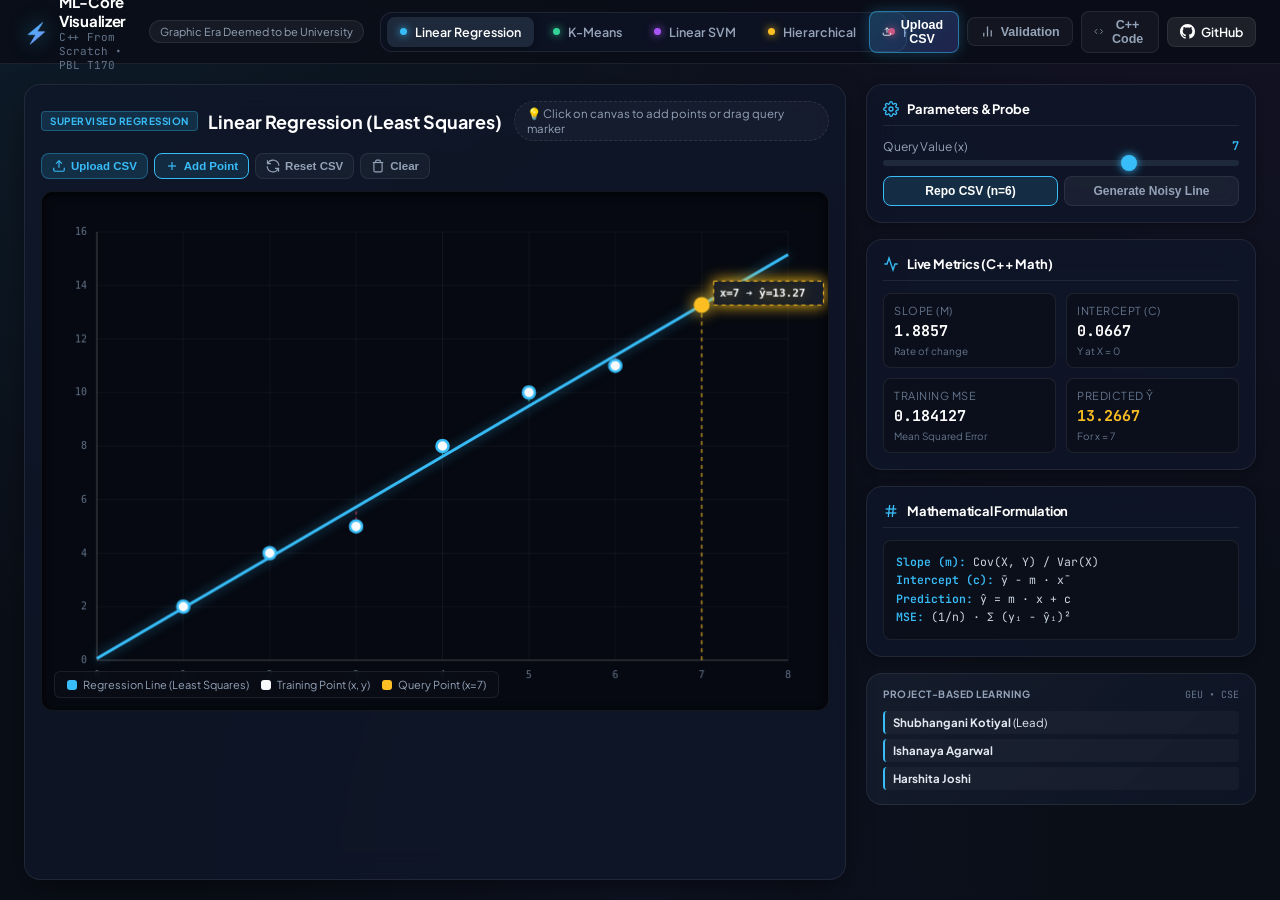
==== frontend/index.html @ 8828b6a6 "Add interactive web visualizer with custom CSV upload and algorithm runner" ====
<!DOCTYPE html>
<html lang="en">
<head>
  <meta charset="UTF-8">
  <meta name="viewport" content="width=device-width, initial-scale=1.0">
  <title>ML-Core Visualizer — 6 ML Algorithms in C++</title>
  <link rel="preconnect" href="https://fonts.googleapis.com">
  <link rel="preconnect" href="https://fonts.gstatic.com" crossorigin>
  <link href="https://fonts.googleapis.com/css2?family=Plus+Jakarta+Sans:wght@400;500;600;700;800&family=JetBrains+Mono:wght@400;500;600&display=swap" rel="stylesheet">
  <link rel="stylesheet" href="style.css">
</head>
<body>

  <!-- Top App Navigation Bar -->
  <header class="app-header">
    <div class="header-left">
      <div class="logo-badge">
        <span class="logo-icon">⚡</span>
        <div class="logo-text">
          <span class="logo-title">ML-Core Visualizer</span>
          <span class="logo-sub">C++ From Scratch &bull; PBL T170</span>
        </div>
      </div>
      <div class="header-pill">Graphic Era Deemed to be University</div>
    </div>

    <!-- Algorithm Tabs -->
    <nav class="algo-nav" id="algoNav">
      <button class="nav-btn active" data-algo="linear_regression">
        <span class="btn-dot dot-reg"></span>
        <span class="btn-name">Linear Regression</span>
      </button>
      <button class="nav-btn" data-algo="kmeans">
        <span class="btn-dot dot-kmeans"></span>
        <span class="btn-name">K-Means</span>
      </button>
      <button class="nav-btn" data-algo="svm">
        <span class="btn-dot dot-svm"></span>
        <span class="btn-name">Linear SVM</span>
      </button>
      <button class="nav-btn" data-algo="hierarchical">
        <span class="btn-dot dot-hier"></span>
        <span class="btn-name">Hierarchical</span>
      </button>
      <button class="nav-btn" data-algo="pca">
        <span class="btn-dot dot-pca"></span>
        <span class="btn-name">PCA (2D &rarr; 1D)</span>
      </button>
      <button class="nav-btn" data-algo="knn">
        <span class="btn-dot dot-knn"></span>
        <span class="btn-name">KNN</span>
      </button>
    </nav>

    <!-- Header Actions -->
    <div class="header-right">
      <button class="action-btn upload-btn" id="btnOpenUploadModal" title="Upload and Run Custom CSV Dataset">
        <svg width="15" height="15" viewBox="0 0 24 24" fill="none" stroke="currentColor" stroke-width="2"><path d="M21 15v4a2 2 0 0 1-2 2H5a2 2 0 0 1-2-2v-4"></path><polyline points="17 8 12 3 7 8"></polyline><line x1="12" y1="3" x2="12" y2="15"></line></svg>
        <span>Upload CSV</span>
      </button>
      <button class="action-btn" id="btnBenchmarkModal" title="View C++ vs Scikit-Learn Benchmarks">
        <svg width="15" height="15" viewBox="0 0 24 24" fill="none" stroke="currentColor" stroke-width="2"><path d="M18 20V10"></path><path d="M12 20V4"></path><path d="M6 20v-6"></path></svg>
        <span>Validation</span>
      </button>
      <button class="action-btn" id="btnCodeModal" title="Inspect C++ Class Implementation">
        <svg width="15" height="15" viewBox="0 0 24 24" fill="none" stroke="currentColor" stroke-width="2"><polyline points="16 18 22 12 16 6"></polyline><polyline points="8 6 2 12 8 18"></polyline></svg>
        <span>C++ Code</span>
      </button>
      <a href="https://github.com/Shubhangani-Kotiyal/PBL-ml-algorithms-in-c" target="_blank" class="github-btn" title="View Source on GitHub">
        <svg width="15" height="15" viewBox="0 0 24 24" fill="currentColor"><path d="M12 0C5.37 0 0 5.37 0 12c0 5.31 3.435 9.795 8.205 11.385.6.105.825-.255.825-.57 0-.285-.015-1.23-.015-2.235-3.015.555-3.795-.735-4.035-1.41-.135-.345-.72-1.41-1.23-1.695-.42-.225-1.02-.78-.015-.795.945-.015 1.62.87 1.845 1.23 1.08 1.815 2.805 1.305 3.495.99.105-.78.42-1.305.765-1.605-2.67-.3-5.46-1.335-5.46-5.925 0-1.305.465-2.385 1.23-3.225-.12-.3-.54-1.53.12-3.18 0 0 1.005-.315 3.3 1.23.96-.27 1.98-.405 3-.405s2.04.135 3 .405c2.295-1.56 3.3-1.23 3.3-1.23.66 1.65.24 2.88.12 3.18.765.84 1.23 1.905 1.23 3.225 0 4.605-2.805 5.625-5.475 5.925.435.375.81 1.095.81 2.22 0 1.605-.015 2.895-.015 3.3 0 .315.225.69.825.57A12.02 12.02 0 0024 12c0-6.63-5.37-12-12-12z"/></svg>
        <span>GitHub</span>
      </a>
    </div>
  </header>

  <!-- Main Application Workspace -->
  <main class="app-workspace">
    
    <!-- Left: Interactive Canvas Viewport -->
    <section class="canvas-panel">
      <!-- Canvas Header Bar with Algorithm Context -->
      <div class="panel-header">
        <div class="algo-identity">
          <span class="algo-tag" id="algoCategoryTag">SUPERVISED</span>
          <h2 class="algo-title" id="algoTitle">Linear Regression</h2>
        </div>
        <div class="viewport-hints">
          <span class="hint-pill" id="viewportTip">💡 Click on canvas to add points or drag query marker</span>
        </div>
        <div class="canvas-actions">
          <button class="tool-btn highlight-tool" id="btnCanvasUpload" title="Upload Custom CSV Dataset">
            <svg width="14" height="14" viewBox="0 0 24 24" fill="none" stroke="currentColor" stroke-width="2"><path d="M21 15v4a2 2 0 0 1-2 2H5a2 2 0 0 1-2-2v-4"></path><polyline points="17 8 12 3 7 8"></polyline><line x1="12" y1="3" x2="12" y2="15"></line></svg>
            <span>Upload CSV</span>
          </button>
          <button class="tool-btn active" id="btnToggleAddPoint" title="Toggle Click-to-Add Points">
            <svg width="14" height="14" viewBox="0 0 24 24" fill="none" stroke="currentColor" stroke-width="2"><line x1="12" y1="5" x2="12" y2="19"></line><line x1="5" y1="12" x2="19" y2="12"></line></svg>
            <span>Add Point</span>
          </button>
          <button class="tool-btn" id="btnResetDataset" title="Reset to Repository CSV Dataset">
            <svg width="14" height="14" viewBox="0 0 24 24" fill="none" stroke="currentColor" stroke-width="2"><path d="M2.5 2v6h6M21.5 22v-6h-6"/><path d="M22 11.5A10 10 0 0 0 3.2 7.2M2 12.5a10 10 0 0 0 18.8 4.3"/></svg>
            <span>Reset CSV</span>
          </button>
          <button class="tool-btn" id="btnClearPoints" title="Clear all points">
            <svg width="14" height="14" viewBox="0 0 24 24" fill="none" stroke="currentColor" stroke-width="2"><polyline points="3 6 5 6 21 6"></polyline><path d="M19 6v14a2 2 0 0 1-2 2H7a2 2 0 0 1-2-2V6m3 0V4a2 2 0 0 1 2-2h4a2 2 0 0 1 2 2v2"></path></svg>
            <span>Clear</span>
          </button>
        </div>
      </div>

      <!-- Custom Dataset Active Banner -->
      <div class="custom-dataset-banner" id="customDatasetBanner" style="display: none;">
        <div class="custom-banner-left">
          <span class="custom-banner-badge">CUSTOM DATASET ACTIVE</span>
          <span class="custom-banner-text" id="customBannerText">Loaded 0 rows &bull; Replaced default repository CSV</span>
        </div>
        <button class="custom-banner-btn" id="btnRestoreFromBanner" title="Restore default repository CSV">
          Restore Default Dataset
        </button>
      </div>

      <!-- Main Interactive 2D Canvas Area -->
      <div class="canvas-container" id="canvasContainer">
        <canvas id="mainCanvas"></canvas>
        <div class="canvas-overlay" id="canvasOverlay"></div>
        <div class="canvas-legend" id="canvasLegend"></div>
      </div>

      <!-- Step / Animation Playback Controller (for K-Means & Hierarchical) -->
      <div class="playback-bar" id="playbackBar" style="display: none;">
        <div class="playback-left">
          <span class="playback-status" id="playbackStatus">Step 0 / 10</span>
          <span class="playback-desc" id="playbackDesc">Ready to start clustering iterations</span>
        </div>
        <div class="playback-controls">
          <button class="step-btn" id="btnStepPrev" title="Previous Step">
            <svg width="14" height="14" viewBox="0 0 24 24" fill="none" stroke="currentColor" stroke-width="2"><polygon points="19 20 9 12 19 4 19 20"></polygon><line x1="5" y1="19" x2="5" y2="5"></line></svg>
            <span>Prev</span>
          </button>
          <button class="step-btn primary-step" id="btnStepNext" title="Next Iteration Step">
            <span>Next Step</span>
            <svg width="14" height="14" viewBox="0 0 24 24" fill="none" stroke="currentColor" stroke-width="2"><polygon points="5 4 15 12 5 20 5 4"></polygon><line x1="19" y1="5" x2="19" y2="19"></line></svg>
          </button>
          <button class="step-btn" id="btnPlayAuto" title="Auto-run iterations">
            <svg width="14" height="14" viewBox="0 0 24 24" fill="currentColor"><polygon points="5 3 19 12 5 21 5 3"></polygon></svg>
            <span id="playAutoText">Auto Play</span>
          </button>
        </div>
      </div>
    </section>

    <!-- Right: Controls, Telemetry & Math Cards -->
    <aside class="control-panel">
      
      <!-- Interactive Controls Card -->
      <div class="glass-card">
        <div class="card-title">
          <svg width="16" height="16" viewBox="0 0 24 24" fill="none" stroke="currentColor" stroke-width="2"><circle cx="12" cy="12" r="3"></circle><path d="M19.4 15a1.65 1.65 0 0 0 .33 1.82l.06.06a2 2 0 0 1 0 2.83 2 2 0 0 1-2.83 0l-.06-.06a1.65 1.65 0 0 0-1.82-.33 1.65 1.65 0 0 0-1 1.51V21a2 2 0 0 1-2 2 2 2 0 0 1-2-2v-.09A1.65 1.65 0 0 0 9 19.4a1.65 1.65 0 0 0-1.82.33l-.06.06a2 2 0 0 1-2.83 0 2 2 0 0 1 0-2.83l.06-.06a1.65 1.65 0 0 0 .33-1.82 1.65 1.65 0 0 0-1.51-1H3a2 2 0 0 1-2-2 2 2 0 0 1 2-2h.09A1.65 1.65 0 0 0 4.6 9a1.65 1.65 0 0 0-.33-1.82l-.06-.06a2 2 0 0 1 0-2.83 2 2 0 0 1 2.83 0l.06.06a1.65 1.65 0 0 0 1.82.33H9a1.65 1.65 0 0 0 1-1.51V3a2 2 0 0 1 2-2 2 2 0 0 1 2 2v.09a1.65 1.65 0 0 0 1 1.51 1.65 1.65 0 0 0 1.82-.33l.06-.06a2 2 0 0 1 2.83 0 2 2 0 0 1 0 2.83l-.06.06a1.65 1.65 0 0 0-.33 1.82V9a1.65 1.65 0 0 0 1.51 1H21a2 2 0 0 1 2 2 2 2 0 0 1-2 2h-.09a1.65 1.65 0 0 0-1.51 1z"></path></svg>
          <span>Parameters &amp; Probe</span>
        </div>
        <div class="card-body" id="dynamicControls">
          <!-- Dynamically populated based on selected algorithm -->
        </div>
      </div>

      <!-- Live Calculations & Telemetry Card -->
      <div class="glass-card">
        <div class="card-title">
          <svg width="16" height="16" viewBox="0 0 24 24" fill="none" stroke="currentColor" stroke-width="2"><path d="M22 12h-4l-3 9L9 3l-3 9H2"></path></svg>
          <span>Live Metrics (C++ Math)</span>
        </div>
        <div class="metrics-grid" id="metricsGrid">
          <!-- Dynamically populated metrics -->
        </div>
      </div>

      <!-- Mathematical Formulation Card -->
      <div class="glass-card">
        <div class="card-title">
          <svg width="16" height="16" viewBox="0 0 24 24" fill="none" stroke="currentColor" stroke-width="2"><line x1="4" y1="9" x2="20" y2="9"></line><line x1="4" y1="15" x2="20" y2="15"></line><line x1="10" y1="3" x2="8" y2="21"></line><line x1="16" y1="3" x2="14" y2="21"></line></svg>
          <span>Mathematical Formulation</span>
        </div>
        <div class="formula-box" id="formulaBox">
          <!-- Rendered mathematical formula -->
        </div>
      </div>

      <!-- Team Badge Card -->
      <div class="team-footer-card">
        <div class="team-badge-header">
          <span class="project-tag">PROJECT-BASED LEARNING</span>
          <span class="dept-tag">GEU &bull; CSE</span>
        </div>
        <div class="team-members">
          <div class="member-pill"><strong>Shubhangani Kotiyal</strong> (Lead)</div>
          <div class="member-pill"><strong>Ishanaya Agarwal</strong></div>
          <div class="member-pill"><strong>Harshita Joshi</strong></div>
        </div>
      </div>

    </aside>
  </main>

  <!-- MODAL: C++ vs Scikit-Learn Validation -->
  <div class="modal-backdrop" id="benchmarkModal" style="display: none;">
    <div class="modal-card">
      <div class="modal-header">
        <div class="modal-title-wrap">
          <h3>C++ From Scratch vs Python Scikit-Learn</h3>
          <p>Smoke test and validation results recorded in <code>results/sample_checks.md</code></p>
        </div>
        <button class="modal-close-btn" id="btnCloseBenchmark">&times;</button>
      </div>
      <div class="modal-body">
        <table class="benchmark-table">
          <thead>
            <tr>
              <th>Algorithm</th>
              <th>Test Input</th>
              <th>C++ (From Scratch)</th>
              <th>Python (scikit-learn 1.8.0)</th>
              <th>Status</th>
            </tr>
          </thead>
          <tbody>
            <tr>
              <td><strong>Linear Regression</strong></td>
              <td>Query x = 7.0</td>
              <td><code>13.2667</code> (MSE: 0.184127)</td>
              <td><code>13.2666667</code> (MSE: 0.184126984)</td>
              <td><span class="tag-match">Exact Match</span></td>
            </tr>
            <tr>
              <td><strong>K-Means Clustering</strong></td>
              <td>K = 2</td>
              <td><code>(1.75, 1.625), (5.75, 5.625)</code></td>
              <td><code>(1.75, 1.625), (5.75, 5.625)</code></td>
              <td><span class="tag-match">Exact Match</span></td>
            </tr>
            <tr>
              <td><strong>Linear SVM</strong></td>
              <td>Point (2, 2)</td>
              <td>Class +1 (8/8 train accuracy)</td>
              <td>Class +1 (1.0 train accuracy)</td>
              <td><span class="tag-match">Consistent</span></td>
            </tr>
            <tr>
              <td><strong>Hierarchical Clustering</strong></td>
              <td>2 Clusters</td>
              <td>Group 1: {1,2,3}, Group 2: {4,5,6}</td>
              <td>Group 1: {1,2,3}, Group 2: {4,5,6}</td>
              <td><span class="tag-match">Exact Match</span></td>
            </tr>
            <tr>
              <td><strong>PCA (2D &rarr; 1D)</strong></td>
              <td>Full covariance</td>
              <td>Explained Variance Ratio: <code>0.963181</code></td>
              <td>Explained Variance Ratio: <code>0.963181314</code></td>
              <td><span class="tag-match">Exact Match</span></td>
            </tr>
            <tr>
              <td><strong>KNN Classifier</strong></td>
              <td>K = 3, Point (2, 2)</td>
              <td>Class 0 (3/3 votes)</td>
              <td>Class 0</td>
              <td><span class="tag-match">Exact Match</span></td>
            </tr>
          </tbody>
        </table>
        <div class="benchmark-note">
          <p><strong>Note on Solvers:</strong> Both implementations verify identical convergence and group assignments. Minor numeric variations in SVM arise because C++ utilizes direct stochastic hinge-loss subgradient descent with L2 regularization, while scikit-learn uses LibSVM quadratic programming dual optimization.</p>
        </div>
      </div>
    </div>
  </div>

  <!-- MODAL: C++ Source Code Inspector -->
  <div class="modal-backdrop" id="codeModal" style="display: none;">
    <div class="modal-card modal-large">
      <div class="modal-header">
        <div class="modal-title-wrap">
          <h3 id="codeModalTitle">C++ Implementation: Linear Regression</h3>
          <p id="codeModalSub">From <code>src/linear_regression.cpp</code> and <code>include/MathUtils.h</code></p>
        </div>
        <button class="modal-close-btn" id="btnCloseCode">&times;</button>
      </div>
      <div class="modal-body">
        <div class="code-tabs">
          <button class="code-tab active" id="tabAlgoCode">Algorithm Class</button>
          <button class="code-tab" id="tabMathCode">MathUtils.h</button>
        </div>
        <pre class="code-block"><code id="codeViewer">// C++ code will load dynamically</code></pre>
      </div>
    </div>
  </div>

  <!-- MODAL: Upload Custom CSV Dataset -->
  <div class="modal-backdrop" id="uploadModal" style="display: none;">
    <div class="modal-card modal-large">
      <div class="modal-header">
        <div class="modal-title-wrap">
          <h3>Upload &amp; Run Custom CSV Dataset</h3>
          <p>Import your own CSV file or paste data. The new dataset will replace the original and run the selected algorithm immediately.</p>
        </div>
        <button class="modal-close-btn" id="btnCloseUpload">&times;</button>
      </div>
      <div class="modal-body">
        
        <!-- Step 1: Input Method Tabs -->
        <div class="upload-tabs">
          <button class="upload-tab active" id="tabUploadFile">📁 Upload CSV File</button>
          <button class="upload-tab" id="tabPasteText">✍️ Paste CSV Text</button>
          <button class="upload-tab" id="tabLoadSample">🧪 Try Sample CSV</button>
        </div>

        <!-- File Upload Area -->
        <div class="upload-section" id="sectionUploadFile">
          <div class="dropzone" id="csvDropzone">
            <input type="file" id="csvFileInput" accept=".csv,.txt" style="display: none;">
            <svg width="36" height="36" viewBox="0 0 24 24" fill="none" stroke="currentColor" stroke-width="2" class="dropzone-icon"><path d="M21 15v4a2 2 0 0 1-2 2H5a2 2 0 0 1-2-2v-4"></path><polyline points="17 8 12 3 7 8"></polyline><line x1="12" y1="3" x2="12" y2="15"></line></svg>
            <div class="dropzone-text">
              <strong>Click to browse</strong> or drag &amp; drop your CSV file here
            </div>
            <div class="dropzone-sub">Accepts .csv or .txt (comma or whitespace separated, with or without headers)</div>
          </div>
          <div class="file-loaded-info" id="fileLoadedInfo" style="display: none;">
            <div class="file-info-left">
              <span class="file-icon">📄</span>
              <div class="file-details">
                <span class="file-name" id="fileNameDisplay">dataset.csv</span>
                <span class="file-stat" id="fileStatDisplay">0 rows parsed</span>
              </div>
            </div>
            <button class="file-remove-btn" id="btnRemoveFile">Change File</button>
          </div>
        </div>

        <!-- Paste CSV Text Area -->
        <div class="upload-section" id="sectionPasteText" style="display: none;">
          <textarea class="csv-textarea" id="csvTextInput" placeholder="Paste your comma or space separated numbers here...&#10;Example for Regression / Clustering / PCA:&#10;1.2, 3.4&#10;2.5, 5.1&#10;4.0, 7.8&#10;&#10;Example for SVM / KNN (with labels):&#10;1.5, 2.0, 1&#10;-2.0, -1.5, -1"></textarea>
          <div class="paste-actions">
            <button class="btn-parse-text" id="btnParseText">Parse CSV Text</button>
          </div>
        </div>

        <!-- Sample CSV Presets -->
        <div class="upload-section" id="sectionLoadSample" style="display: none;">
          <div class="sample-grid">
            <button class="sample-card-btn" data-sample="housing">
              <span class="sample-title">🏡 House Size vs Price</span>
              <span class="sample-desc">10 rows (x: sqft/100, y: price) for Linear Regression</span>
            </button>
            <button class="sample-card-btn" data-sample="blobs">
              <span class="sample-title">🟢 Synthetic 3-Cluster Blobs</span>
              <span class="sample-desc">12 rows (x, y) for K-Means or Hierarchical Clustering</span>
            </button>
            <button class="sample-card-btn" data-sample="classification">
              <span class="sample-title">⚖️ 2-Class Labeled Points</span>
              <span class="sample-desc">10 rows (x, y, label) for SVM or KNN</span>
            </button>
            <button class="sample-card-btn" data-sample="pca_ellipse">
              <span class="sample-title">📐 Correlated Ellipse Distribution</span>
              <span class="sample-desc">12 rows (x, y) demonstrating 97% variance for PCA</span>
            </button>
          </div>
        </div>

        <!-- Step 2: Choose Algorithm -->
        <div class="modal-section-title">
          <span>What algorithm do you want to perform on this dataset?</span>
          <span class="title-tip">Click to select</span>
        </div>
        <div class="algo-selection-grid" id="uploadAlgoGrid">
          <div class="algo-choice-card active" data-algo="linear_regression">
            <div class="choice-header">
              <span class="choice-dot dot-reg"></span>
              <span class="choice-name">Linear Regression</span>
            </div>
            <div class="choice-req">Requires <code>x, y</code> (2 columns)</div>
          </div>
          <div class="algo-choice-card" data-algo="kmeans">
            <div class="choice-header">
              <span class="choice-dot dot-kmeans"></span>
              <span class="choice-name">K-Means</span>
            </div>
            <div class="choice-req">Requires <code>x, y</code> (2 coordinates)</div>
          </div>
          <div class="algo-choice-card" data-algo="svm">
            <div class="choice-header">
              <span class="choice-dot dot-svm"></span>
              <span class="choice-name">Linear SVM</span>
            </div>
            <div class="choice-req">Requires <code>x, y, label (-1 or +1)</code></div>
          </div>
          <div class="algo-choice-card" data-algo="hierarchical">
            <div class="choice-header">
              <span class="choice-dot dot-hier"></span>
              <span class="choice-name">Hierarchical</span>
            </div>
            <div class="choice-req">Requires <code>x, y</code> (2 coordinates)</div>
          </div>
          <div class="algo-choice-card" data-algo="pca">
            <div class="choice-header">
              <span class="choice-dot dot-pca"></span>
              <span class="choice-name">PCA (2D &rarr; 1D)</span>
            </div>
            <div class="choice-req">Requires <code>x, y</code> (2 features)</div>
          </div>
          <div class="algo-choice-card" data-algo="knn">
            <div class="choice-header">
              <span class="choice-dot dot-knn"></span>
              <span class="choice-name">KNN</span>
            </div>
            <div class="choice-req">Requires <code>x, y, label (class 0, 1...)</code></div>
          </div>
        </div>

        <!-- Step 3: Parsed Data Preview -->
        <div class="data-preview-container" id="dataPreviewContainer" style="display: none;">
          <div class="preview-header">
            <span class="preview-title" id="previewTitle">Parsed Data Preview (0 rows ready)</span>
            <span class="preview-badge" id="previewValidationBadge">Valid for Selected Algorithm</span>
          </div>
          <div class="preview-table-wrap">
            <table class="preview-table" id="previewTable">
              <thead></thead>
              <tbody></tbody>
            </table>
          </div>
        </div>

      </div>

      <div class="modal-footer">
        <button class="modal-cancel-btn" id="btnCancelUpload">Cancel</button>
        <button class="modal-apply-btn" id="btnApplyDataset" disabled>
          <svg width="15" height="15" viewBox="0 0 24 24" fill="none" stroke="currentColor" stroke-width="2"><polyline points="20 6 9 17 4 12"></polyline></svg>
          <span>Load &amp; Run Algorithm on New Dataset</span>
        </button>
      </div>
    </div>
  </div>

  <!-- Toast Notification Popup -->
  <div class="toast-popup" id="toastPopup" style="display: none;">
    <span class="toast-icon">✓</span>
    <span class="toast-message" id="toastMessage">Custom dataset applied successfully!</span>
  </div>

  <script src="app.js"></script>
</body>
</html>
---- frontend/style.css ----
/* ==========================================================================
   ML-Core Visualizer — Ultra-Modern Dark Futuristic Theme
   ========================================================================== */

:root {
  --bg-primary: #0a0e17;
  --bg-secondary: #0f172a;
  --bg-tertiary: #1e293b;
  --bg-card: rgba(15, 23, 42, 0.75);
  --bg-card-hover: rgba(30, 41, 59, 0.85);
  
  --border-light: rgba(255, 255, 255, 0.08);
  --border-focus: rgba(99, 102, 241, 0.5);
  --border-glow: rgba(56, 189, 248, 0.25);

  --text-main: #f8fafc;
  --text-muted: #94a3b8;
  --text-dim: #64748b;

  /* Algorithm Palette */
  --accent-reg: #38bdf8;     /* Sky Cyan */
  --accent-kmeans: #34d399;  /* Emerald */
  --accent-svm: #a855f7;     /* Purple / Violet */
  --accent-hier: #fbbf24;    /* Amber */
  --accent-pca: #f43f5e;     /* Rose */
  --accent-knn: #6366f1;     /* Indigo */

  --active-accent: var(--accent-reg);

  --font-main: 'Plus Jakarta Sans', -apple-system, BlinkMacSystemFont, 'Segoe UI', Roboto, sans-serif;
  --font-mono: 'JetBrains Mono', 'Fira Code', monospace;

  --shadow-sm: 0 2px 8px rgba(0, 0, 0, 0.3);
  --shadow-lg: 0 10px 30px -5px rgba(0, 0, 0, 0.5);
  --radius-sm: 8px;
  --radius-md: 12px;
  --radius-lg: 16px;
}

* {
  box-sizing: border-box;
  margin: 0;
  padding: 0;
}

body {
  font-family: var(--font-main);
  background-color: var(--bg-primary);
  color: var(--text-main);
  min-height: 100vh;
  display: flex;
  flex-direction: column;
  overflow-x: hidden;
  background-image: 
    radial-gradient(at 0% 0%, rgba(56, 189, 248, 0.08) 0px, transparent 50%),
    radial-gradient(at 100% 0%, rgba(168, 85, 247, 0.06) 0px, transparent 50%),
    radial-gradient(at 50% 100%, rgba(99, 102, 241, 0.05) 0px, transparent 50%);
}

/* ==========================================================================
   Header Navigation
   ========================================================================== */

.app-header {
  height: 64px;
  display: flex;
  align-items: center;
  justify-content: space-between;
  padding: 0 24px;
  background: rgba(10, 14, 23, 0.85);
  backdrop-filter: blur(12px);
  -webkit-backdrop-filter: blur(12px);
  border-bottom: 1px solid var(--border-light);
  position: sticky;
  top: 0;
  z-index: 100;
  gap: 16px;
}

.header-left {
  display: flex;
  align-items: center;
  gap: 14px;
  min-width: 250px;
}

.logo-badge {
  display: flex;
  align-items: center;
  gap: 10px;
}

.logo-icon {
  font-size: 20px;
  background: linear-gradient(135deg, #38bdf8, #818cf8);
  -webkit-background-clip: text;
  -webkit-text-fill-color: transparent;
  filter: drop-shadow(0 0 10px rgba(56, 189, 248, 0.5));
}

.logo-text {
  display: flex;
  flex-direction: column;
}

.logo-title {
  font-weight: 700;
  font-size: 15px;
  letter-spacing: -0.3px;
  color: #fff;
}

.logo-sub {
  font-size: 11px;
  color: var(--text-dim);
  font-family: var(--font-mono);
}

.header-pill {
  font-size: 11px;
  color: var(--text-muted);
  background: rgba(255, 255, 255, 0.05);
  padding: 4px 10px;
  border-radius: 20px;
  border: 1px solid var(--border-light);
  white-space: nowrap;
}

/* Algorithm Tabs Navigation */
.algo-nav {
  display: flex;
  align-items: center;
  gap: 6px;
  background: rgba(15, 23, 42, 0.6);
  padding: 4px 6px;
  border-radius: var(--radius-md);
  border: 1px solid var(--border-light);
  overflow-x: auto;
}

.nav-btn {
  display: inline-flex;
  align-items: center;
  gap: 8px;
  padding: 7px 13px;
  font-family: var(--font-main);
  font-size: 12.5px;
  font-weight: 600;
  color: var(--text-muted);
  background: transparent;
  border: none;
  border-radius: var(--radius-sm);
  cursor: pointer;
  transition: all 0.2s cubic-bezier(0.4, 0, 0.2, 1);
  white-space: nowrap;
}

.nav-btn:hover {
  color: #fff;
  background: rgba(255, 255, 255, 0.06);
}

.nav-btn.active {
  color: #fff;
  background: var(--bg-tertiary);
  box-shadow: 0 2px 10px rgba(0, 0, 0, 0.3);
}

.btn-dot {
  width: 7px;
  height: 7px;
  border-radius: 50%;
  flex-shrink: 0;
}
.dot-reg { background-color: var(--accent-reg); box-shadow: 0 0 8px var(--accent-reg); }
.dot-kmeans { background-color: var(--accent-kmeans); box-shadow: 0 0 8px var(--accent-kmeans); }
.dot-svm { background-color: var(--accent-svm); box-shadow: 0 0 8px var(--accent-svm); }
.dot-hier { background-color: var(--accent-hier); box-shadow: 0 0 8px var(--accent-hier); }
.dot-pca { background-color: var(--accent-pca); box-shadow: 0 0 8px var(--accent-pca); }
.dot-knn { background-color: var(--accent-knn); box-shadow: 0 0 8px var(--accent-knn); }

/* Header Right Buttons */
.header-right {
  display: flex;
  align-items: center;
  gap: 8px;
  min-width: 250px;
  justify-content: flex-end;
}

.action-btn, .github-btn {
  display: inline-flex;
  align-items: center;
  gap: 6px;
  padding: 6px 12px;
  font-size: 12.5px;
  font-weight: 600;
  color: var(--text-muted);
  background: rgba(255, 255, 255, 0.04);
  border: 1px solid var(--border-light);
  border-radius: var(--radius-sm);
  cursor: pointer;
  text-decoration: none;
  transition: all 0.2s ease;
}

.action-btn:hover, .github-btn:hover {
  color: #fff;
  background: rgba(255, 255, 255, 0.09);
  border-color: rgba(255, 255, 255, 0.2);
}

.github-btn {
  background: rgba(255, 255, 255, 0.08);
  color: #fff;
}

/* ==========================================================================
   Main Workspace Layout
   ========================================================================== */

.app-workspace {
  display: grid;
  grid-template-columns: 1fr 390px;
  gap: 20px;
  padding: 20px 24px;
  flex: 1;
  max-width: 1720px;
  margin: 0 auto;
  width: 100%;
}

/* ==========================================================================
   Left: Canvas Viewport Section
   ========================================================================== */

.canvas-panel {
  display: flex;
  flex-direction: column;
  gap: 12px;
  background: var(--bg-card);
  backdrop-filter: blur(16px);
  -webkit-backdrop-filter: blur(16px);
  border: 1px solid var(--border-light);
  border-radius: var(--radius-lg);
  padding: 16px;
  box-shadow: var(--shadow-lg);
}

.panel-header {
  display: flex;
  align-items: center;
  justify-content: space-between;
  gap: 12px;
  flex-wrap: wrap;
}

.algo-identity {
  display: flex;
  align-items: center;
  gap: 10px;
}

.algo-tag {
  font-size: 10px;
  font-weight: 700;
  letter-spacing: 0.5px;
  padding: 3px 8px;
  border-radius: 4px;
  background: rgba(56, 189, 248, 0.15);
  color: var(--active-accent);
  border: 1px solid rgba(56, 189, 248, 0.3);
}

.algo-title {
  font-size: 18px;
  font-weight: 700;
  color: #fff;
}

.viewport-hints {
  flex: 1;
  display: flex;
  justify-content: center;
}

.hint-pill {
  font-size: 11.5px;
  color: var(--text-muted);
  background: rgba(255, 255, 255, 0.03);
  padding: 4px 12px;
  border-radius: 20px;
  border: 1px dashed rgba(255, 255, 255, 0.1);
}

.canvas-actions {
  display: flex;
  align-items: center;
  gap: 6px;
}

.tool-btn {
  display: inline-flex;
  align-items: center;
  gap: 5px;
  padding: 5px 10px;
  font-size: 11.5px;
  font-weight: 600;
  color: var(--text-muted);
  background: rgba(255, 255, 255, 0.04);
  border: 1px solid var(--border-light);
  border-radius: var(--radius-sm);
  cursor: pointer;
  transition: all 0.2s ease;
}

.tool-btn:hover {
  color: #fff;
  background: rgba(255, 255, 255, 0.08);
}

.tool-btn.active {
  color: var(--active-accent);
  background: rgba(56, 189, 248, 0.12);
  border-color: var(--active-accent);
}

/* Canvas Viewport */
.canvas-container {
  position: relative;
  width: 100%;
  height: 520px;
  background: #060911;
  border-radius: var(--radius-md);
  border: 1px solid rgba(255, 255, 255, 0.05);
  overflow: hidden;
  box-shadow: inset 0 2px 10px rgba(0, 0, 0, 0.8);
  cursor: crosshair;
}

#mainCanvas {
  width: 100%;
  height: 100%;
  display: block;
}

.canvas-overlay {
  position: absolute;
  top: 12px;
  right: 12px;
  pointer-events: none;
  font-family: var(--font-mono);
  font-size: 11px;
  color: var(--text-dim);
  background: rgba(6, 9, 17, 0.7);
  padding: 4px 8px;
  border-radius: 4px;
}

.canvas-legend {
  position: absolute;
  bottom: 12px;
  left: 12px;
  display: flex;
  gap: 12px;
  background: rgba(10, 14, 23, 0.8);
  backdrop-filter: blur(8px);
  padding: 6px 12px;
  border-radius: 6px;
  border: 1px solid var(--border-light);
  font-size: 11px;
  color: var(--text-muted);
}

.legend-item {
  display: inline-flex;
  align-items: center;
  gap: 6px;
}

.legend-swatch {
  width: 10px;
  height: 10px;
  border-radius: 3px;
}

/* Playback bar (Step-by-step for K-Means / Hierarchical) */
.playback-bar {
  display: flex;
  align-items: center;
  justify-content: space-between;
  padding: 10px 14px;
  background: rgba(15, 23, 42, 0.8);
  border: 1px solid var(--border-light);
  border-radius: var(--radius-md);
  margin-top: 4px;
}

.playback-left {
  display: flex;
  align-items: center;
  gap: 12px;
}

.playback-status {
  font-family: var(--font-mono);
  font-size: 12px;
  font-weight: 700;
  color: var(--active-accent);
}

.playback-desc {
  font-size: 12px;
  color: var(--text-muted);
}

.playback-controls {
  display: flex;
  align-items: center;
  gap: 8px;
}

.step-btn {
  display: inline-flex;
  align-items: center;
  gap: 6px;
  padding: 6px 14px;
  font-size: 12px;
  font-weight: 600;
  border-radius: var(--radius-sm);
  background: rgba(255, 255, 255, 0.05);
  color: var(--text-main);
  border: 1px solid var(--border-light);
  cursor: pointer;
  transition: all 0.2s ease;
}

.step-btn:hover {
  background: rgba(255, 255, 255, 0.1);
}

.primary-step {
  background: var(--active-accent);
  color: #000;
  border: none;
  font-weight: 700;
}

.primary-step:hover {
  opacity: 0.9;
  filter: brightness(1.1);
}

/* ==========================================================================
   Right: Aside Control Panel
   ========================================================================== */

.control-panel {
  display: flex;
  flex-direction: column;
  gap: 16px;
}

.glass-card {
  background: var(--bg-card);
  backdrop-filter: blur(16px);
  -webkit-backdrop-filter: blur(16px);
  border: 1px solid var(--border-light);
  border-radius: var(--radius-lg);
  padding: 16px;
  box-shadow: var(--shadow-sm);
  display: flex;
  flex-direction: column;
  gap: 12px;
}

.card-title {
  display: flex;
  align-items: center;
  gap: 8px;
  font-size: 13px;
  font-weight: 700;
  color: #fff;
  letter-spacing: -0.2px;
  border-bottom: 1px solid var(--border-light);
  padding-bottom: 8px;
}

.card-title svg {
  color: var(--active-accent);
}

/* Form Controls & Inputs */
.ctrl-row {
  display: flex;
  flex-direction: column;
  gap: 6px;
  margin-bottom: 10px;
}

.ctrl-header {
  display: flex;
  justify-content: space-between;
  align-items: center;
  font-size: 12px;
  color: var(--text-muted);
}

.ctrl-val {
  font-family: var(--font-mono);
  font-weight: 600;
  color: var(--active-accent);
}

.range-slider {
  -webkit-appearance: none;
  width: 100%;
  height: 6px;
  border-radius: 3px;
  background: var(--bg-tertiary);
  outline: none;
  cursor: pointer;
}

.range-slider::-webkit-slider-thumb {
  -webkit-appearance: none;
  width: 16px;
  height: 16px;
  border-radius: 50%;
  background: var(--active-accent);
  box-shadow: 0 0 8px var(--active-accent);
  cursor: pointer;
  transition: transform 0.15s ease;
}

.range-slider::-webkit-slider-thumb:hover {
  transform: scale(1.2);
}

.btn-group {
  display: flex;
  gap: 6px;
  margin-top: 4px;
}

.group-btn {
  flex: 1;
  padding: 7px;
  font-size: 12px;
  font-weight: 600;
  border-radius: var(--radius-sm);
  background: rgba(255, 255, 255, 0.05);
  border: 1px solid var(--border-light);
  color: var(--text-muted);
  cursor: pointer;
  transition: all 0.2s ease;
}

.group-btn:hover {
  color: #fff;
  background: rgba(255, 255, 255, 0.1);
}

.group-btn.active {
  background: rgba(56, 189, 248, 0.15);
  border-color: var(--active-accent);
  color: #fff;
}

/* Metrics Grid */
.metrics-grid {
  display: grid;
  grid-template-columns: repeat(2, 1fr);
  gap: 10px;
}

.metric-item {
  background: rgba(10, 14, 23, 0.6);
  border: 1px solid var(--border-light);
  border-radius: var(--radius-sm);
  padding: 10px;
  display: flex;
  flex-direction: column;
  gap: 4px;
}

.metric-label {
  font-size: 11px;
  color: var(--text-dim);
  text-transform: uppercase;
  letter-spacing: 0.5px;
}

.metric-value {
  font-family: var(--font-mono);
  font-size: 15px;
  font-weight: 700;
  color: #fff;
}

.metric-sub {
  font-size: 10px;
  color: var(--text-dim);
}

/* Formula Box */
.formula-box {
  background: rgba(10, 14, 23, 0.7);
  border: 1px solid var(--border-light);
  border-radius: var(--radius-sm);
  padding: 12px;
  font-family: var(--font-mono);
  font-size: 11.5px;
  line-height: 1.6;
  color: #cbd5e1;
}

.formula-highlight {
  color: var(--active-accent);
  font-weight: 600;
}

/* Team Card */
.team-footer-card {
  background: linear-gradient(135deg, rgba(30, 41, 59, 0.5), rgba(15, 23, 42, 0.7));
  border: 1px solid var(--border-light);
  border-radius: var(--radius-lg);
  padding: 14px 16px;
  display: flex;
  flex-direction: column;
  gap: 10px;
}

.team-badge-header {
  display: flex;
  justify-content: space-between;
  align-items: center;
}

.project-tag {
  font-size: 10px;
  font-weight: 700;
  color: #94a3b8;
  letter-spacing: 0.5px;
}

.dept-tag {
  font-size: 10px;
  font-family: var(--font-mono);
  color: #64748b;
}

.team-members {
  display: flex;
  flex-direction: column;
  gap: 5px;
}

.member-pill {
  font-size: 11.5px;
  color: #e2e8f0;
  background: rgba(255, 255, 255, 0.03);
  padding: 4px 8px;
  border-radius: 4px;
  border-left: 2px solid var(--active-accent);
}

/* ==========================================================================
   Modals
   ========================================================================== */

.modal-backdrop {
  position: fixed;
  top: 0;
  left: 0;
  width: 100vw;
  height: 100vh;
  background: rgba(5, 8, 15, 0.85);
  backdrop-filter: blur(10px);
  -webkit-backdrop-filter: blur(10px);
  display: flex;
  align-items: center;
  justify-content: center;
  z-index: 1000;
  padding: 20px;
}

.modal-card {
  background: #0f172a;
  border: 1px solid var(--border-light);
  border-radius: var(--radius-lg);
  width: 100%;
  max-width: 780px;
  max-height: 85vh;
  display: flex;
  flex-direction: column;
  box-shadow: 0 25px 50px -12px rgba(0, 0, 0, 0.7);
  overflow: hidden;
}

.modal-large {
  max-width: 900px;
}

.modal-header {
  padding: 18px 24px;
  border-bottom: 1px solid var(--border-light);
  display: flex;
  justify-content: space-between;
  align-items: flex-start;
}

.modal-title-wrap h3 {
  font-size: 17px;
  color: #fff;
  font-weight: 700;
}

.modal-title-wrap p {
  font-size: 12px;
  color: var(--text-dim);
  margin-top: 3px;
}

.modal-close-btn {
  background: transparent;
  border: none;
  color: var(--text-dim);
  font-size: 24px;
  line-height: 1;
  cursor: pointer;
  transition: color 0.15s ease;
}

.modal-close-btn:hover {
  color: #fff;
}

.modal-body {
  padding: 24px;
  overflow-y: auto;
}

/* Benchmark Table */
.benchmark-table {
  width: 100%;
  border-collapse: collapse;
  font-size: 12.5px;
  text-align: left;
}

.benchmark-table th {
  background: rgba(255, 255, 255, 0.03);
  padding: 10px 12px;
  color: var(--text-dim);
  font-size: 11px;
  text-transform: uppercase;
  border-bottom: 1px solid var(--border-light);
}

.benchmark-table td {
  padding: 12px;
  border-bottom: 1px solid rgba(255, 255, 255, 0.05);
  color: #cbd5e1;
}

.benchmark-table code {
  font-family: var(--font-mono);
  background: rgba(0, 0, 0, 0.3);
  padding: 2px 6px;
  border-radius: 4px;
  color: #38bdf8;
  font-size: 11.5px;
}

.tag-match {
  display: inline-block;
  padding: 3px 8px;
  border-radius: 4px;
  font-size: 11px;
  font-weight: 600;
  background: rgba(52, 211, 153, 0.15);
  color: #34d399;
  border: 1px solid rgba(52, 211, 153, 0.3);
}

.benchmark-note {
  margin-top: 16px;
  padding: 12px;
  background: rgba(255, 255, 255, 0.02);
  border: 1px dashed var(--border-light);
  border-radius: var(--radius-sm);
  font-size: 12px;
  line-height: 1.5;
  color: var(--text-muted);
}

/* Code Viewer */
.code-tabs {
  display: flex;
  gap: 8px;
  margin-bottom: 12px;
}

.code-tab {
  padding: 6px 14px;
  font-size: 12px;
  font-weight: 600;
  border-radius: var(--radius-sm);
  background: rgba(255, 255, 255, 0.05);
  border: 1px solid var(--border-light);
  color: var(--text-muted);
  cursor: pointer;
}

.code-tab.active {
  background: var(--bg-tertiary);
  color: #fff;
  border-color: var(--border-focus);
}

.code-block {
  background: #060911;
  padding: 16px;
  border-radius: var(--radius-md);
  border: 1px solid rgba(255, 255, 255, 0.05);
  font-family: var(--font-mono);
  font-size: 12px;
  line-height: 1.6;
  color: #e2e8f0;
  overflow-x: auto;
  max-height: 480px;
}

/* Responsive adjustments */
@media (max-width: 1080px) {
  .app-workspace {
    grid-template-columns: 1fr;
  }
  .header-left, .header-right {
    min-width: auto;
  }
}

/* ==========================================================================
   Custom CSV Upload Feature Styles
   ========================================================================== */

.upload-btn {
  background: linear-gradient(135deg, rgba(56, 189, 248, 0.25), rgba(99, 102, 241, 0.25)) !important;
  border-color: rgba(56, 189, 248, 0.5) !important;
  color: #fff !important;
  box-shadow: 0 0 14px rgba(56, 189, 248, 0.25);
}

.upload-btn:hover {
  background: linear-gradient(135deg, rgba(56, 189, 248, 0.4), rgba(99, 102, 241, 0.4)) !important;
  border-color: #38bdf8 !important;
  box-shadow: 0 0 20px rgba(56, 189, 248, 0.45);
}

.tool-btn.highlight-tool {
  background: rgba(56, 189, 248, 0.15);
  color: #38bdf8;
  border-color: rgba(56, 189, 248, 0.35);
}

.tool-btn.highlight-tool:hover {
  background: rgba(56, 189, 248, 0.28);
  border-color: #38bdf8;
  color: #fff;
}

/* Custom Dataset Active Banner */
.custom-dataset-banner {
  display: flex;
  align-items: center;
  justify-content: space-between;
  padding: 8px 14px;
  background: linear-gradient(90deg, rgba(56, 189, 248, 0.12), rgba(99, 102, 241, 0.08));
  border: 1px solid rgba(56, 189, 248, 0.35);
  border-radius: var(--radius-md);
  margin-bottom: 2px;
  animation: fadeIn 0.3s ease;
}

.custom-banner-left {
  display: flex;
  align-items: center;
  gap: 10px;
}

.custom-banner-badge {
  font-size: 10px;
  font-weight: 800;
  padding: 3px 8px;
  border-radius: 4px;
  background: #38bdf8;
  color: #080d1a;
  letter-spacing: 0.5px;
}

.custom-banner-text {
  font-size: 12px;
  color: #f1f5f9;
  font-weight: 500;
}

.custom-banner-btn {
  font-size: 11px;
  font-weight: 600;
  padding: 4px 10px;
  border-radius: var(--radius-sm);
  background: rgba(255, 255, 255, 0.06);
  color: #f8fafc;
  border: 1px solid rgba(255, 255, 255, 0.15);
  cursor: pointer;
  transition: all 0.2s ease;
}

.custom-banner-btn:hover {
  background: rgba(244, 63, 94, 0.2);
  border-color: rgba(244, 63, 94, 0.4);
  color: #f43f5e;
}

/* Upload Modal Component Styles */
.upload-tabs {
  display: flex;
  gap: 8px;
  margin-bottom: 16px;
  border-bottom: 1px solid var(--border-light);
  padding-bottom: 10px;
}

.upload-tab {
  padding: 7px 14px;
  font-size: 12.5px;
  font-weight: 600;
  border-radius: var(--radius-sm);
  background: transparent;
  border: 1px solid transparent;
  color: var(--text-muted);
  cursor: pointer;
  transition: all 0.2s ease;
}

.upload-tab:hover {
  color: #fff;
  background: rgba(255, 255, 255, 0.05);
}

.upload-tab.active {
  background: var(--bg-tertiary);
  border-color: var(--border-focus);
  color: #fff;
}

/* Dropzone */
.dropzone {
  border: 2px dashed rgba(56, 189, 248, 0.35);
  border-radius: var(--radius-md);
  padding: 30px 20px;
  text-align: center;
  background: rgba(15, 23, 42, 0.5);
  cursor: pointer;
  transition: all 0.2s ease;
  display: flex;
  flex-direction: column;
  align-items: center;
  gap: 8px;
}

.dropzone:hover, .dropzone.dragover {
  border-color: #38bdf8;
  background: rgba(56, 189, 248, 0.08);
}

.dropzone-icon {
  color: #38bdf8;
}

.dropzone-text {
  font-size: 13.5px;
  color: #e2e8f0;
}

.dropzone-text strong {
  color: #38bdf8;
}

.dropzone-sub {
  font-size: 11px;
  color: var(--text-dim);
}

/* File Loaded Info */
.file-loaded-info {
  display: flex;
  align-items: center;
  justify-content: space-between;
  padding: 12px 16px;
  background: rgba(56, 189, 248, 0.08);
  border: 1px solid rgba(56, 189, 248, 0.25);
  border-radius: var(--radius-md);
  margin-top: 10px;
}

.file-info-left {
  display: flex;
  align-items: center;
  gap: 12px;
}

.file-icon {
  font-size: 20px;
}

.file-details {
  display: flex;
  flex-direction: column;
}

.file-name {
  font-size: 13px;
  font-weight: 600;
  color: #fff;
}

.file-stat {
  font-size: 11px;
  color: var(--text-muted);
  font-family: var(--font-mono);
}

.file-remove-btn {
  font-size: 11.5px;
  padding: 4px 10px;
  border-radius: var(--radius-sm);
  background: rgba(255, 255, 255, 0.08);
  border: 1px solid var(--border-light);
  color: var(--text-muted);
  cursor: pointer;
}

.file-remove-btn:hover {
  color: #f43f5e;
  border-color: rgba(244, 63, 94, 0.4);
}

/* Paste Textarea */
.csv-textarea {
  width: 100%;
  height: 120px;
  background: #060911;
  border: 1px solid var(--border-light);
  border-radius: var(--radius-md);
  padding: 12px;
  font-family: var(--font-mono);
  font-size: 12px;
  line-height: 1.5;
  color: #e2e8f0;
  resize: vertical;
  outline: none;
}

.csv-textarea:focus {
  border-color: var(--border-focus);
}

.paste-actions {
  display: flex;
  justify-content: flex-end;
  margin-top: 8px;
}

.btn-parse-text {
  padding: 6px 14px;
  font-size: 12px;
  font-weight: 600;
  border-radius: var(--radius-sm);
  background: #38bdf8;
  color: #0b0f19;
  border: none;
  cursor: pointer;
}

/* Sample Presets Grid */
.sample-grid {
  display: grid;
  grid-template-columns: repeat(2, 1fr);
  gap: 10px;
}

.sample-card-btn {
  display: flex;
  flex-direction: column;
  align-items: flex-start;
  gap: 4px;
  padding: 12px;
  background: rgba(15, 23, 42, 0.7);
  border: 1px solid var(--border-light);
  border-radius: var(--radius-md);
  text-align: left;
  cursor: pointer;
  transition: all 0.2s ease;
}

.sample-card-btn:hover {
  background: rgba(30, 41, 59, 0.85);
  border-color: rgba(56, 189, 248, 0.4);
  transform: translateY(-2px);
}

.sample-title {
  font-size: 13px;
  font-weight: 600;
  color: #fff;
}

.sample-desc {
  font-size: 11px;
  color: var(--text-dim);
}

/* Step 2: Algorithm Selection Grid */
.modal-section-title {
  margin-top: 20px;
  margin-bottom: 10px;
  display: flex;
  justify-content: space-between;
  align-items: baseline;
  font-size: 13px;
  font-weight: 700;
  color: #fff;
}

.title-tip {
  font-size: 11px;
  font-weight: 400;
  color: var(--text-dim);
}

.algo-selection-grid {
  display: grid;
  grid-template-columns: repeat(3, 1fr);
  gap: 10px;
}

.algo-choice-card {
  padding: 12px;
  background: rgba(10, 14, 23, 0.6);
  border: 1px solid var(--border-light);
  border-radius: var(--radius-md);
  cursor: pointer;
  transition: all 0.2s ease;
  display: flex;
  flex-direction: column;
  gap: 6px;
}

.algo-choice-card:hover {
  background: rgba(30, 41, 59, 0.6);
  border-color: rgba(255, 255, 255, 0.2);
}

.algo-choice-card.active {
  background: rgba(30, 41, 59, 0.9);
  border-color: #38bdf8;
  box-shadow: 0 0 15px rgba(56, 189, 248, 0.25);
}

.choice-header {
  display: flex;
  align-items: center;
  gap: 8px;
}

.choice-dot {
  width: 8px;
  height: 8px;
  border-radius: 50%;
}

.choice-name {
  font-size: 12.5px;
  font-weight: 700;
  color: #fff;
}

.choice-req {
  font-size: 10.5px;
  color: var(--text-dim);
}

.choice-req code {
  font-family: var(--font-mono);
  background: rgba(255, 255, 255, 0.06);
  padding: 1px 4px;
  border-radius: 3px;
  color: #38bdf8;
}

/* Step 3: Data Preview */
.data-preview-container {
  margin-top: 18px;
  background: rgba(10, 14, 23, 0.7);
  border: 1px solid var(--border-light);
  border-radius: var(--radius-md);
  padding: 12px;
}

.preview-header {
  display: flex;
  justify-content: space-between;
  align-items: center;
  margin-bottom: 8px;
}

.preview-title {
  font-size: 12px;
  font-weight: 600;
  color: #e2e8f0;
}

.preview-badge {
  font-size: 10.5px;
  font-weight: 600;
  padding: 2px 8px;
  border-radius: 4px;
  background: rgba(52, 211, 153, 0.15);
  color: #34d399;
  border: 1px solid rgba(52, 211, 153, 0.3);
}

.preview-badge.invalid {
  background: rgba(244, 63, 94, 0.15);
  color: #f43f5e;
  border-color: rgba(244, 63, 94, 0.3);
}

.preview-table-wrap {
  max-height: 140px;
  overflow-y: auto;
}

.preview-table {
  width: 100%;
  border-collapse: collapse;
  font-family: var(--font-mono);
  font-size: 11px;
}

.preview-table th {
  padding: 6px 10px;
  background: rgba(255, 255, 255, 0.04);
  color: var(--text-dim);
  text-align: left;
  border-bottom: 1px solid var(--border-light);
}

.preview-table td {
  padding: 6px 10px;
  border-bottom: 1px solid rgba(255, 255, 255, 0.03);
  color: #cbd5e1;
}

/* Modal Footer */
.modal-footer {
  padding: 14px 24px;
  border-top: 1px solid var(--border-light);
  display: flex;
  justify-content: flex-end;
  gap: 10px;
  background: rgba(10, 14, 23, 0.9);
}

.modal-cancel-btn {
  padding: 8px 16px;
  font-size: 12.5px;
  font-weight: 600;
  border-radius: var(--radius-sm);
  background: rgba(255, 255, 255, 0.06);
  border: 1px solid var(--border-light);
  color: var(--text-muted);
  cursor: pointer;
}

.modal-apply-btn {
  display: inline-flex;
  align-items: center;
  gap: 6px;
  padding: 8px 18px;
  font-size: 12.5px;
  font-weight: 700;
  border-radius: var(--radius-sm);
  background: #38bdf8;
  color: #0b0f19;
  border: none;
  cursor: pointer;
  box-shadow: 0 0 15px rgba(56, 189, 248, 0.3);
  transition: all 0.2s ease;
}

.modal-apply-btn:disabled {
  opacity: 0.4;
  cursor: not-allowed;
  box-shadow: none;
}

.modal-apply-btn:not(:disabled):hover {
  filter: brightness(1.1);
  transform: translateY(-1px);
}

/* Toast Popup */
.toast-popup {
  position: fixed;
  bottom: 24px;
  right: 24px;
  background: #0f172a;
  border: 1px solid #38bdf8;
  box-shadow: 0 10px 25px -5px rgba(0, 0, 0, 0.8), 0 0 15px rgba(56, 189, 248, 0.3);
  padding: 12px 20px;
  border-radius: var(--radius-md);
  display: flex;
  align-items: center;
  gap: 10px;
  z-index: 2000;
  animation: slideInUp 0.3s cubic-bezier(0.4, 0, 0.2, 1);
}

.toast-icon {
  display: flex;
  align-items: center;
  justify-content: center;
  width: 20px;
  height: 20px;
  border-radius: 50%;
  background: #34d399;
  color: #0b0f19;
  font-weight: 800;
  font-size: 12px;
}

.toast-message {
  font-size: 13px;
  font-weight: 600;
  color: #fff;
}

@keyframes slideInUp {
  from {
    opacity: 0;
    transform: translateY(20px);
  }
  to {
    opacity: 1;
    transform: translateY(0);
  }
}

@keyframes fadeIn {
  from { opacity: 0; }
  to { opacity: 1; }
}
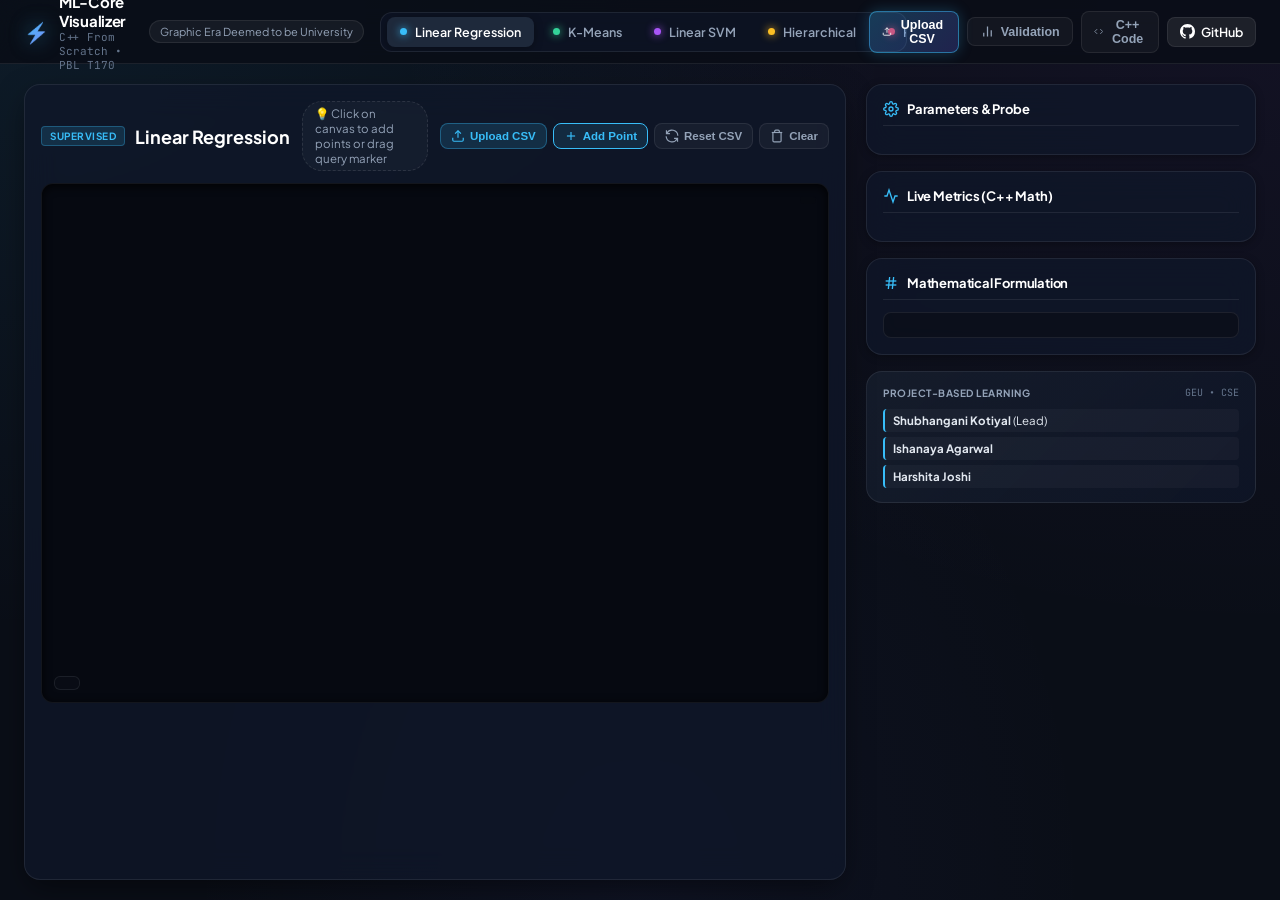
==== commit f31f988b: "Address review feedback: enforce C++ CSV limits, update K-Means rebalancing, handle zero-variance re" ====
--- a/frontend/index.html
+++ b/frontend/index.html
@@ -286,6 +286,7 @@
       <div class="modal-body">
         <div class="code-tabs">
           <button class="code-tab active" id="tabAlgoCode">Algorithm Class</button>
+          <button class="code-tab" id="tabBaseCode">MLAlgorithm.h (Base Class)</button>
           <button class="code-tab" id="tabMathCode">MathUtils.h</button>
         </div>
         <pre class="code-block"><code id="codeViewer">// C++ code will load dynamically</code></pre>
@@ -420,7 +421,8 @@
             <span class="preview-title" id="previewTitle">Parsed Data Preview (0 rows ready)</span>
             <span class="preview-badge" id="previewValidationBadge">Valid for Selected Algorithm</span>
           </div>
-          <div class="preview-table-wrap">
+          <div class="preview-error-box" id="previewErrorBox" style="display: none;"></div>
+          <div class="preview-table-wrap" id="previewTableWrap">
             <table class="preview-table" id="previewTable">
               <thead></thead>
               <tbody></tbody>
--- a/frontend/style.css
+++ b/frontend/style.css
@@ -1239,6 +1239,24 @@
   border-color: rgba(244, 63, 94, 0.3);
 }
 
+.preview-error-box {
+  margin-top: 10px;
+  padding: 10px 14px;
+  background: rgba(244, 63, 94, 0.12);
+  border: 1px solid rgba(244, 63, 94, 0.4);
+  border-radius: var(--radius-sm);
+  color: #f43f5e;
+  font-size: 11.5px;
+  display: flex;
+  align-items: center;
+  gap: 8px;
+}
+
+.metric-value.metric-error {
+  color: #f43f5e !important;
+  font-size: 12px !important;
+}
+
 .preview-table-wrap {
   max-height: 140px;
   overflow-y: auto;
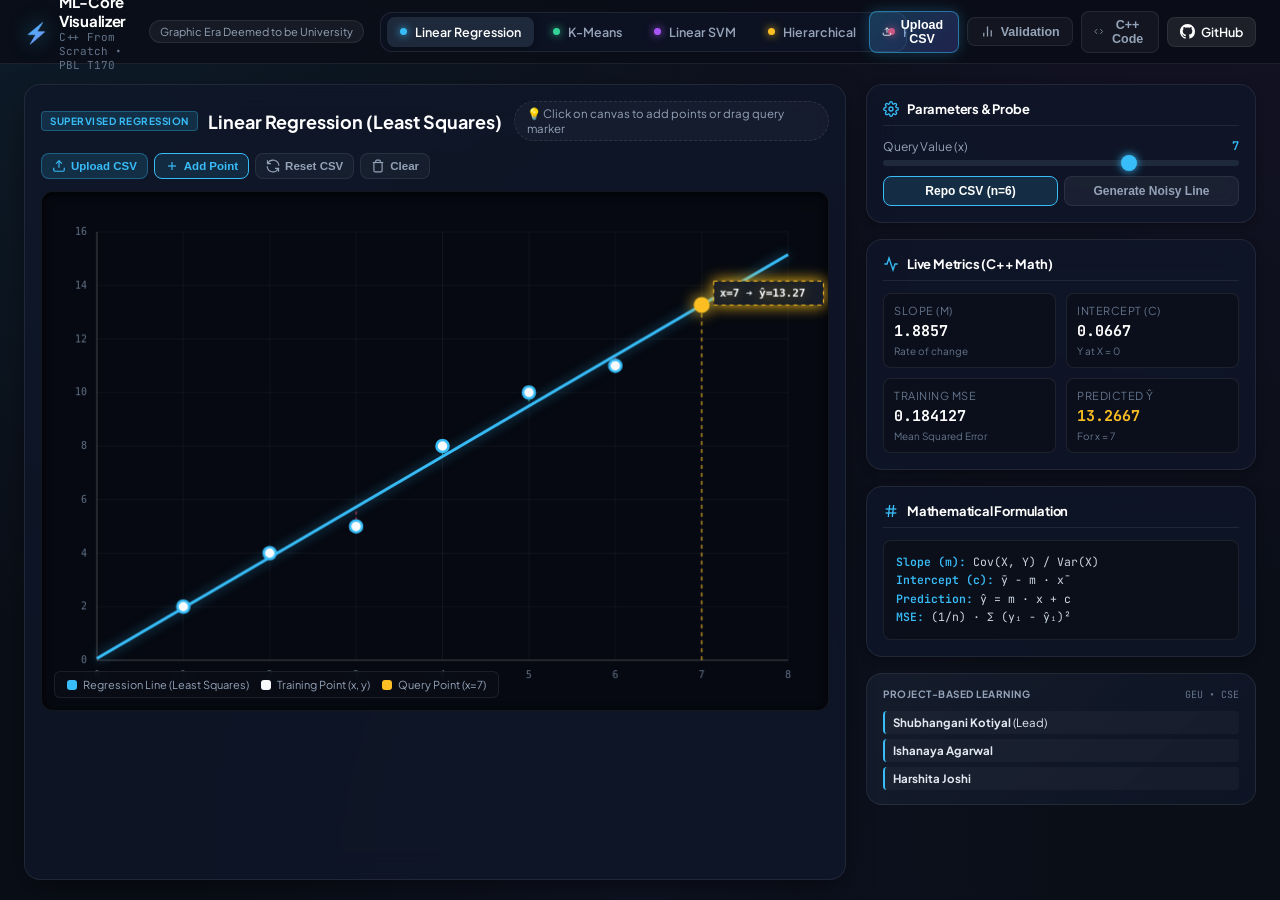
==== commit 5b5235aa: "Add dynamic live validation for custom uploaded datasets in validation modal" ====
--- a/frontend/index.html
+++ b/frontend/index.html
@@ -113,9 +113,15 @@
           <span class="custom-banner-badge">CUSTOM DATASET ACTIVE</span>
           <span class="custom-banner-text" id="customBannerText">Loaded 0 rows &bull; Replaced default repository CSV</span>
         </div>
-        <button class="custom-banner-btn" id="btnRestoreFromBanner" title="Restore default repository CSV">
-          Restore Default Dataset
-        </button>
+        <div class="custom-banner-actions" style="display: flex; gap: 8px;">
+          <button class="custom-banner-btn" id="btnViewValidationFromBanner" title="View live validation metrics for this dataset">
+            <svg width="13" height="13" viewBox="0 0 24 24" fill="none" stroke="currentColor" stroke-width="2"><path d="M18 20V10"></path><path d="M12 20V4"></path><path d="M6 20v-6"></path></svg>
+            <span>Live Validation</span>
+          </button>
+          <button class="custom-banner-btn" id="btnRestoreFromBanner" title="Restore default repository CSV">
+            Restore Default Dataset
+          </button>
+        </div>
       </div>
 
       <!-- Main Interactive 2D Canvas Area -->
@@ -200,75 +206,122 @@
     </aside>
   </main>
 
-  <!-- MODAL: C++ vs Scikit-Learn Validation -->
+  <!-- MODAL: C++ vs Scikit-Learn Validation & Active Dataset Verification -->
   <div class="modal-backdrop" id="benchmarkModal" style="display: none;">
-    <div class="modal-card">
+    <div class="modal-card modal-large">
       <div class="modal-header">
         <div class="modal-title-wrap">
-          <h3>C++ From Scratch vs Python Scikit-Learn</h3>
-          <p>Smoke test and validation results recorded in <code>results/sample_checks.md</code></p>
+          <h3 id="validationModalTitle">Algorithm Validation &amp; Verification</h3>
+          <p id="validationModalSub">Live dataset validation and C++ vs Python scikit-learn benchmarks</p>
         </div>
         <button class="modal-close-btn" id="btnCloseBenchmark">&times;</button>
       </div>
       <div class="modal-body">
-        <table class="benchmark-table">
-          <thead>
-            <tr>
-              <th>Algorithm</th>
-              <th>Test Input</th>
-              <th>C++ (From Scratch)</th>
-              <th>Python (scikit-learn 1.8.0)</th>
-              <th>Status</th>
-            </tr>
-          </thead>
-          <tbody>
-            <tr>
-              <td><strong>Linear Regression</strong></td>
-              <td>Query x = 7.0</td>
-              <td><code>13.2667</code> (MSE: 0.184127)</td>
-              <td><code>13.2666667</code> (MSE: 0.184126984)</td>
-              <td><span class="tag-match">Exact Match</span></td>
-            </tr>
-            <tr>
-              <td><strong>K-Means Clustering</strong></td>
-              <td>K = 2</td>
-              <td><code>(1.75, 1.625), (5.75, 5.625)</code></td>
-              <td><code>(1.75, 1.625), (5.75, 5.625)</code></td>
-              <td><span class="tag-match">Exact Match</span></td>
-            </tr>
-            <tr>
-              <td><strong>Linear SVM</strong></td>
-              <td>Point (2, 2)</td>
-              <td>Class +1 (8/8 train accuracy)</td>
-              <td>Class +1 (1.0 train accuracy)</td>
-              <td><span class="tag-match">Consistent</span></td>
-            </tr>
-            <tr>
-              <td><strong>Hierarchical Clustering</strong></td>
-              <td>2 Clusters</td>
-              <td>Group 1: {1,2,3}, Group 2: {4,5,6}</td>
-              <td>Group 1: {1,2,3}, Group 2: {4,5,6}</td>
-              <td><span class="tag-match">Exact Match</span></td>
-            </tr>
-            <tr>
-              <td><strong>PCA (2D &rarr; 1D)</strong></td>
-              <td>Full covariance</td>
-              <td>Explained Variance Ratio: <code>0.963181</code></td>
-              <td>Explained Variance Ratio: <code>0.963181314</code></td>
-              <td><span class="tag-match">Exact Match</span></td>
-            </tr>
-            <tr>
-              <td><strong>KNN Classifier</strong></td>
-              <td>K = 3, Point (2, 2)</td>
-              <td>Class 0 (3/3 votes)</td>
-              <td>Class 0</td>
-              <td><span class="tag-match">Exact Match</span></td>
-            </tr>
-          </tbody>
-        </table>
-        <div class="benchmark-note">
-          <p><strong>Note on Solvers:</strong> Both implementations verify identical convergence and group assignments. Minor numeric variations in SVM arise because C++ utilizes direct stochastic hinge-loss subgradient descent with L2 regularization, while scikit-learn uses LibSVM quadratic programming dual optimization.</p>
-        </div>
+        <!-- Validation Tabs -->
+        <div class="code-tabs" style="margin-bottom: 16px;">
+          <button class="code-tab active" id="tabActiveValidation">Active Dataset Live Validation</button>
+          <button class="code-tab" id="tabBaselineValidation">Baseline Benchmark (scikit-learn Reference)</button>
+        </div>
+
+        <!-- VIEW 1: Active Dataset Live Validation -->
+        <div id="viewActiveValidation">
+          <!-- Active Dataset Info Banner -->
+          <div id="activeValidationBanner" class="active-validation-banner">
+            <!-- Populated dynamically -->
+          </div>
+
+          <!-- Live Metrics Summary Cards for Active Dataset -->
+          <div id="activeValidationDetails">
+            <!-- Populated dynamically with live computed metrics -->
+          </div>
+
+          <!-- Active Dataset Live Verification Table -->
+          <div style="margin-top: 14px;">
+            <h4 style="font-size: 13px; color: #e2e8f0; margin-bottom: 10px; display: flex; align-items: center; gap: 8px;">
+              <span>Mathematical Verification on Active Dataset</span>
+              <span class="tag-match" style="font-size: 10px;">C++ Formula Parity</span>
+            </h4>
+            <table class="benchmark-table" id="activeValidationTable">
+              <thead>
+                <tr>
+                  <th>Validation Criterion</th>
+                  <th>C++ Formulation</th>
+                  <th>Active Dataset Result</th>
+                  <th>Status &amp; Verification</th>
+                </tr>
+              </thead>
+              <tbody id="activeValidationTableBody">
+                <!-- Populated dynamically based on current algorithm & points -->
+              </tbody>
+            </table>
+          </div>
+        </div>
+
+        <!-- VIEW 2: Baseline Benchmark (scikit-learn sample checks) -->
+        <div id="viewBaselineValidation" style="display: none;">
+          <div class="baseline-intro-box">
+            <p><strong>Baseline Reference Datasets:</strong> Smoke test and verification results recorded in <code>results/sample_checks.md</code> comparing C++ from scratch against Python scikit-learn 1.8.0 on canonical repository datasets.</p>
+          </div>
+          <table class="benchmark-table">
+            <thead>
+              <tr>
+                <th>Algorithm</th>
+                <th>Test Input</th>
+                <th>C++ (From Scratch)</th>
+                <th>Python (scikit-learn 1.8.0)</th>
+                <th>Status</th>
+              </tr>
+            </thead>
+            <tbody>
+              <tr>
+                <td><strong>Linear Regression</strong></td>
+                <td>Query x = 7.0</td>
+                <td><code>13.2667</code> (MSE: 0.184127)</td>
+                <td><code>13.2666667</code> (MSE: 0.184126984)</td>
+                <td><span class="tag-match">Exact Match</span></td>
+              </tr>
+              <tr>
+                <td><strong>K-Means Clustering</strong></td>
+                <td>K = 2</td>
+                <td><code>(1.75, 1.625), (5.75, 5.625)</code></td>
+                <td><code>(1.75, 1.625), (5.75, 5.625)</code></td>
+                <td><span class="tag-match">Exact Match</span></td>
+              </tr>
+              <tr>
+                <td><strong>Linear SVM</strong></td>
+                <td>Point (2, 2)</td>
+                <td>Class +1 (8/8 train accuracy)</td>
+                <td>Class +1 (1.0 train accuracy)</td>
+                <td><span class="tag-match">Consistent</span></td>
+              </tr>
+              <tr>
+                <td><strong>Hierarchical Clustering</strong></td>
+                <td>2 Clusters</td>
+                <td>Group 1: {1,2,3}, Group 2: {4,5,6}</td>
+                <td>Group 1: {1,2,3}, Group 2: {4,5,6}</td>
+                <td><span class="tag-match">Exact Match</span></td>
+              </tr>
+              <tr>
+                <td><strong>PCA (2D &rarr; 1D)</strong></td>
+                <td>Full covariance</td>
+                <td>Explained Variance Ratio: <code>0.963181</code></td>
+                <td>Explained Variance Ratio: <code>0.963181314</code></td>
+                <td><span class="tag-match">Exact Match</span></td>
+              </tr>
+              <tr>
+                <td><strong>KNN Classifier</strong></td>
+                <td>K = 3, Point (2, 2)</td>
+                <td>Class 0 (3/3 votes)</td>
+                <td>Class 0</td>
+                <td><span class="tag-match">Exact Match</span></td>
+              </tr>
+            </tbody>
+          </table>
+          <div class="benchmark-note">
+            <p><strong>Note on Solvers:</strong> Both implementations verify identical convergence and group assignments. Minor numeric variations in SVM arise because C++ utilizes direct stochastic hinge-loss subgradient descent with L2 regularization, while scikit-learn uses LibSVM quadratic programming dual optimization.</p>
+          </div>
+        </div>
+
       </div>
     </div>
   </div>
--- a/frontend/style.css
+++ b/frontend/style.css
@@ -1252,6 +1252,130 @@
   gap: 8px;
 }
 
+/* Active Dataset Validation Modal Styles */
+.active-validation-banner {
+  display: flex;
+  align-items: center;
+  justify-content: space-between;
+  background: rgba(14, 165, 233, 0.08);
+  border: 1px solid rgba(14, 165, 233, 0.25);
+  border-radius: var(--radius-sm);
+  padding: 12px 16px;
+  margin-bottom: 16px;
+  gap: 12px;
+  flex-wrap: wrap;
+}
+
+.active-validation-banner.custom {
+  background: rgba(168, 85, 247, 0.1);
+  border-color: rgba(168, 85, 247, 0.35);
+}
+
+.val-dataset-meta {
+  display: flex;
+  align-items: center;
+  gap: 10px;
+  flex-wrap: wrap;
+}
+
+.val-source-pill {
+  font-size: 10.5px;
+  font-weight: 700;
+  text-transform: uppercase;
+  padding: 3px 8px;
+  border-radius: 4px;
+  background: rgba(14, 165, 233, 0.2);
+  color: #38bdf8;
+  border: 1px solid rgba(14, 165, 233, 0.3);
+}
+
+.val-source-pill.custom {
+  background: rgba(168, 85, 247, 0.2);
+  color: #c084fc;
+  border-color: rgba(168, 85, 247, 0.4);
+}
+
+.val-dataset-name {
+  font-size: 13.5px;
+  font-weight: 600;
+  color: #f8fafc;
+  font-family: var(--font-mono);
+}
+
+.val-dataset-stats {
+  font-size: 11.5px;
+  color: var(--text-dim);
+}
+
+.val-summary-cards {
+  display: grid;
+  grid-template-columns: repeat(auto-fit, minmax(130px, 1fr));
+  gap: 10px;
+  margin-bottom: 16px;
+}
+
+.val-card {
+  background: rgba(255, 255, 255, 0.03);
+  border: 1px solid rgba(255, 255, 255, 0.07);
+  border-radius: var(--radius-sm);
+  padding: 10px 12px;
+  display: flex;
+  flex-direction: column;
+}
+
+.val-card-label {
+  font-size: 10px;
+  color: var(--text-muted);
+  text-transform: uppercase;
+  letter-spacing: 0.5px;
+  margin-bottom: 4px;
+}
+
+.val-card-val {
+  font-family: var(--font-mono);
+  font-size: 14px;
+  font-weight: 700;
+  color: #f1f5f9;
+}
+
+.val-card-sub {
+  font-size: 10.5px;
+  color: var(--text-dim);
+  margin-top: 2px;
+}
+
+.baseline-intro-box {
+  background: rgba(255, 255, 255, 0.02);
+  border: 1px dashed rgba(255, 255, 255, 0.1);
+  border-radius: var(--radius-sm);
+  padding: 10px 14px;
+  margin-bottom: 14px;
+  font-size: 12px;
+  color: var(--text-dim);
+}
+
+.tag-fail {
+  display: inline-block;
+  padding: 3px 8px;
+  border-radius: 4px;
+  font-size: 11px;
+  font-weight: 600;
+  background: rgba(244, 63, 94, 0.15);
+  color: #f43f5e;
+  border: 1px solid rgba(244, 63, 94, 0.3);
+}
+
+.tag-warn {
+  display: inline-block;
+  padding: 3px 8px;
+  border-radius: 4px;
+  font-size: 11px;
+  font-weight: 600;
+  background: rgba(251, 191, 36, 0.15);
+  color: #fbbf24;
+  border: 1px solid rgba(251, 191, 36, 0.3);
+}
+
 .metric-value.metric-error {
   color: #f43f5e !important;
   font-size: 12px !important;
